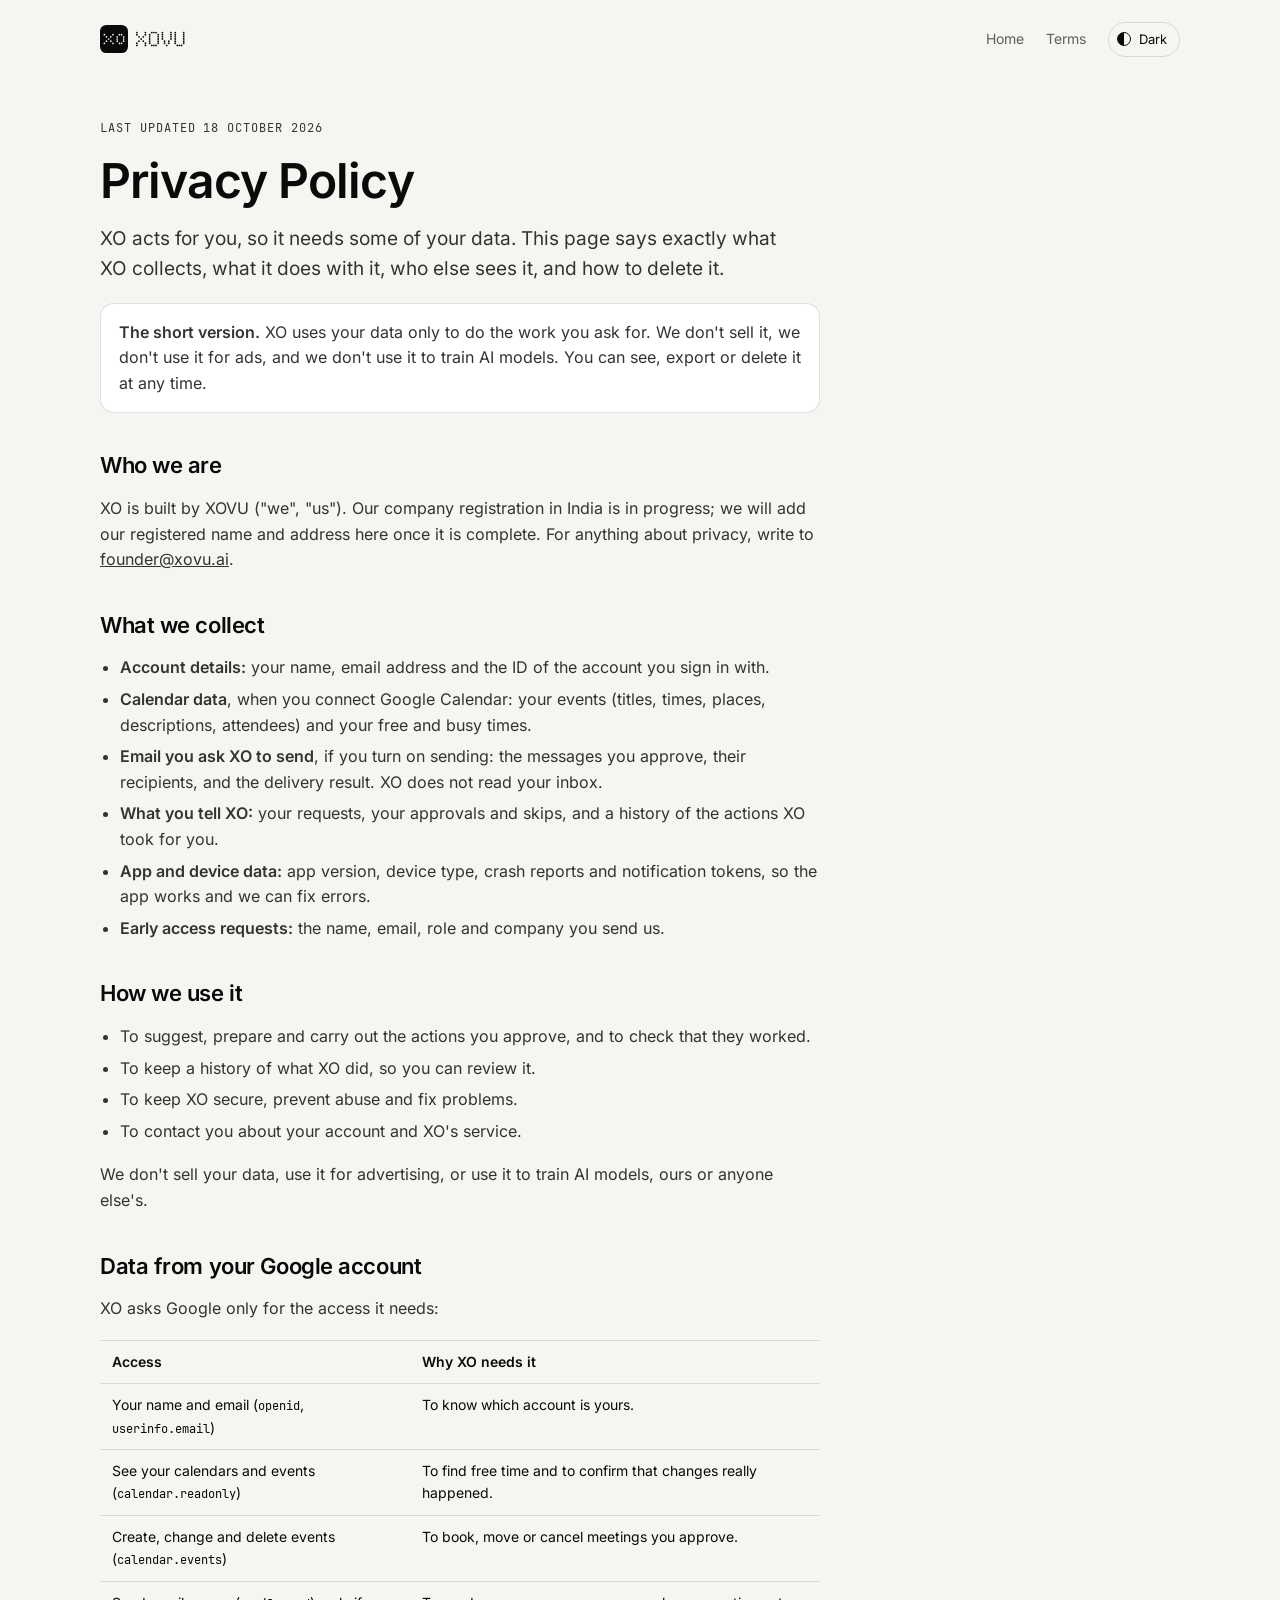
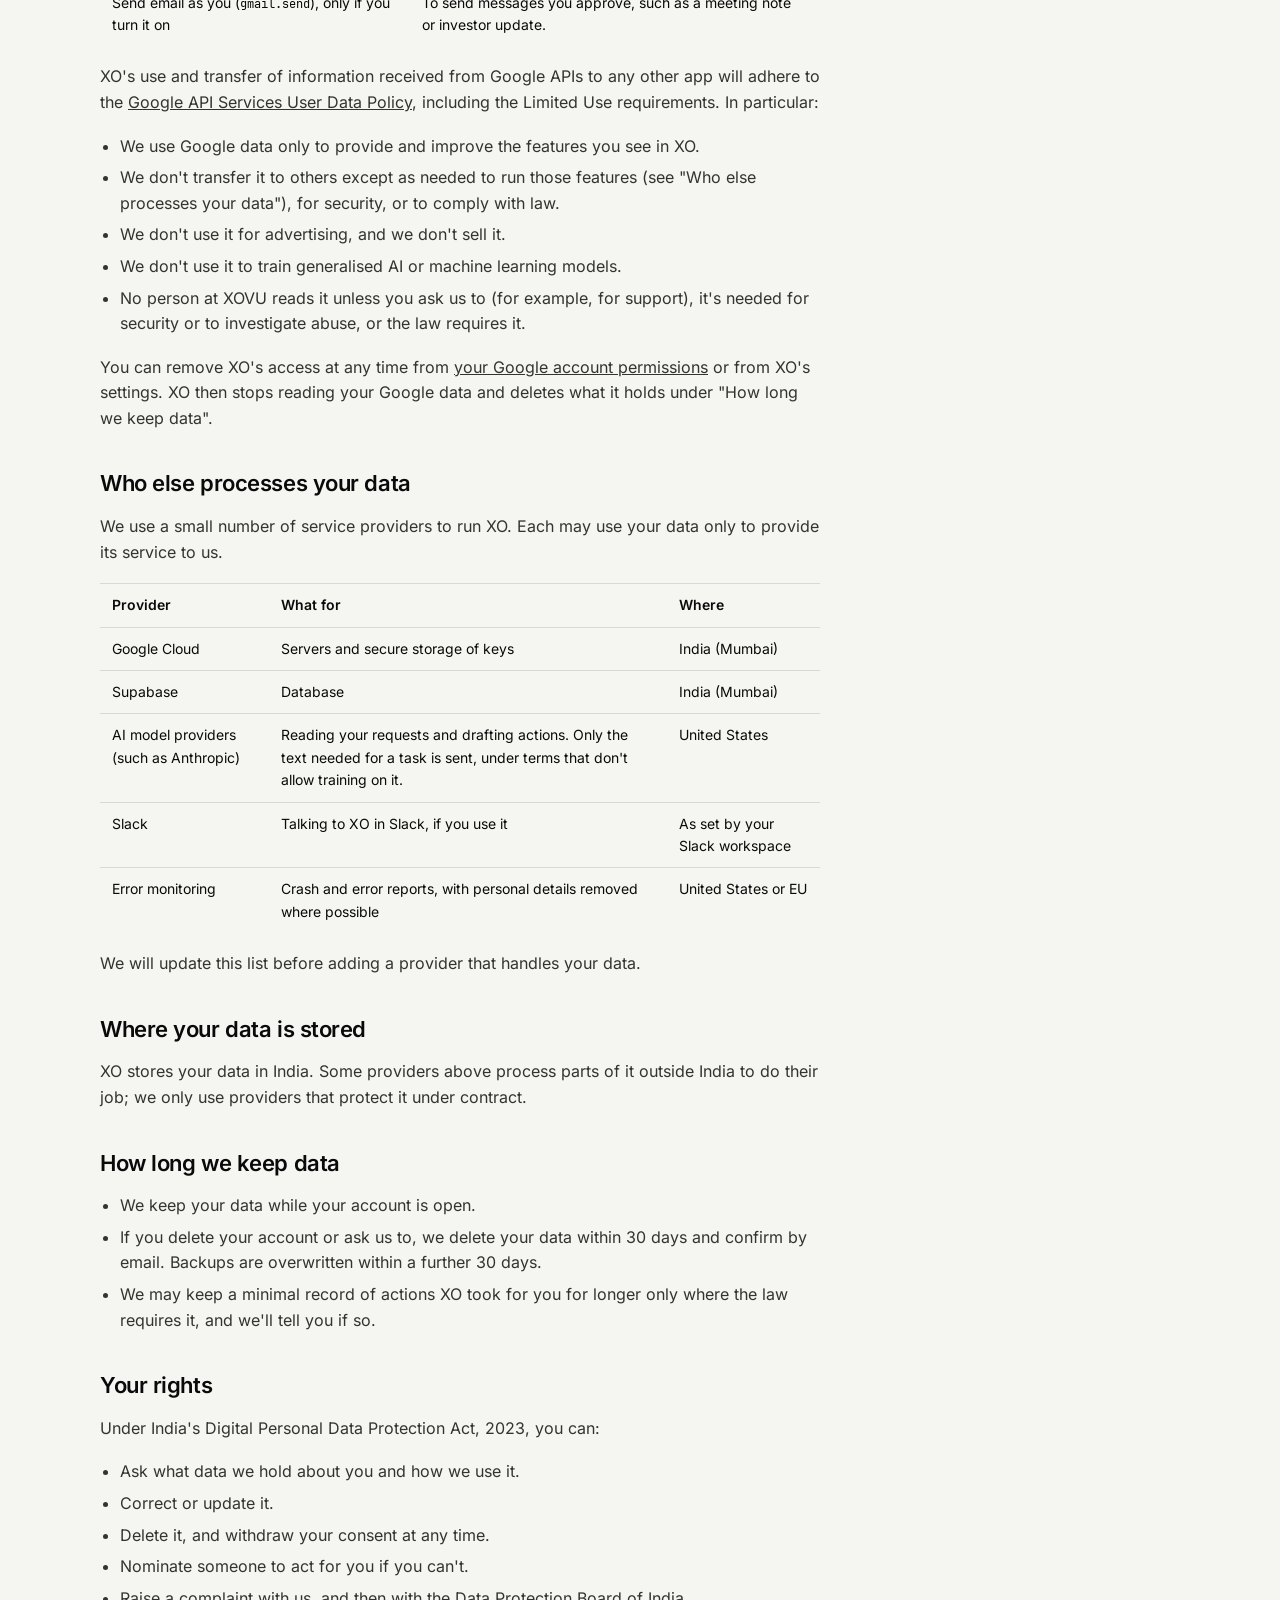
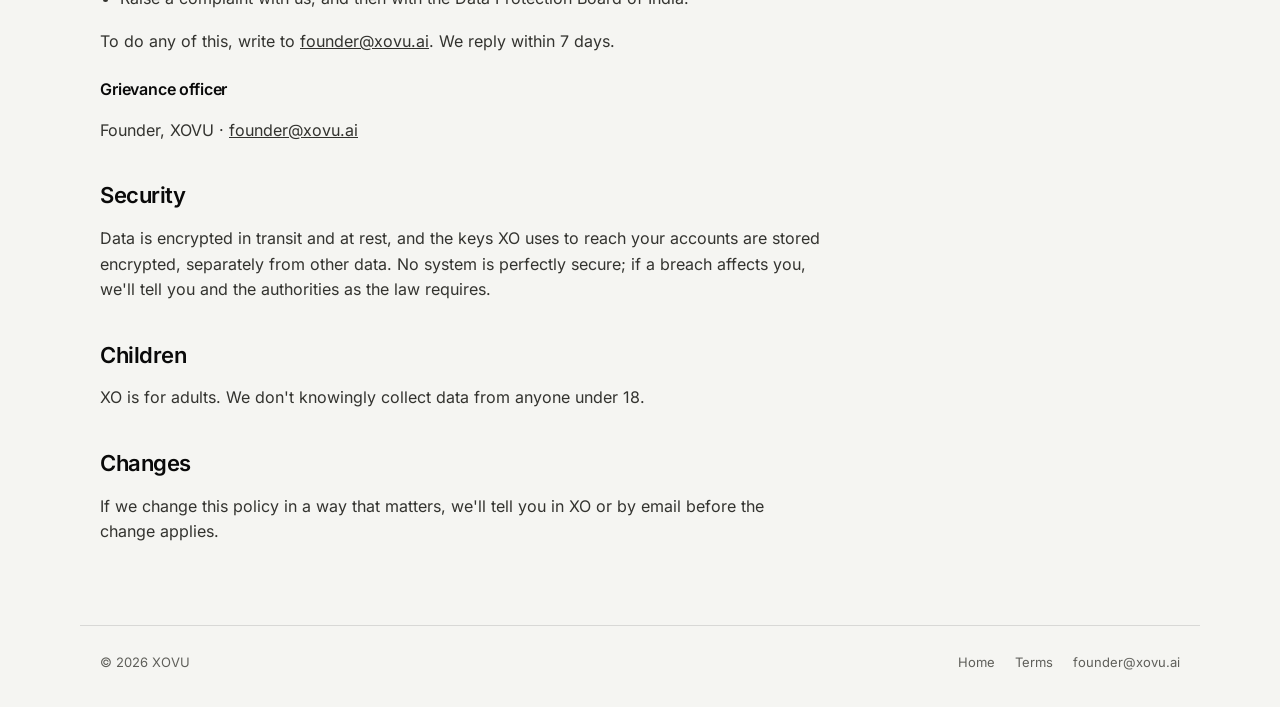
==== privacy.html @ 4e96b74b "Replace stealth page with public site: home, privacy policy, terms Home page describes XO's Calendar" ====
<!DOCTYPE html>
<html lang="en-IN">
<head>
<meta charset="utf-8">
<meta name="viewport" content="width=device-width,initial-scale=1,viewport-fit=cover">
<title>XO Privacy Policy</title>
<meta name="description" content="How XO by XOVU collects, uses, stores and deletes your data, including data from your Google account.">
<link rel="canonical" href="https://xovu.ai/privacy">
<meta name="color-scheme" content="light dark">
<link rel="icon" href="/favicon.svg" type="image/svg+xml">
<link rel="icon" href="/favicon-32.png" sizes="32x32" type="image/png">
<link rel="stylesheet" href="/style.css">
</head>
<body>
<header class="wrap top">
  <a class="logo" href="/" aria-label="XOVU home"></a>
  <nav class="nav" aria-label="Main">
    <a href="/">Home</a>
    <a href="/terms">Terms</a>
    <button class="toggle" id="toggle" type="button"><span class="ic" aria-hidden="true"></span><span id="toggleLabel">Dark</span></button>
  </nav>
</header>

<main class="wrap">
<article class="doc">
  <p class="eyebrow">Last updated 18 October 2026</p>
  <h1>Privacy Policy</h1>
  <p class="lead">XO acts for you, so it needs some of your data. This page says exactly what XO collects, what it does with it, who else sees it, and how to delete it.</p>

  <div class="callout">
    <p><strong>The short version.</strong> XO uses your data only to do the work you ask for. We don't sell it, we don't use it for ads, and we don't use it to train AI models. You can see, export or delete it at any time.</p>
  </div>

  <h2>Who we are</h2>
  <p>XO is built by XOVU ("we", "us"). Our company registration in India is in progress; we will add our registered name and address here once it is complete. For anything about privacy, write to <a href="mailto:founder@xovu.ai">founder@xovu.ai</a>.</p>

  <h2>What we collect</h2>
  <ul>
    <li><strong>Account details:</strong> your name, email address and the ID of the account you sign in with.</li>
    <li><strong>Calendar data</strong>, when you connect Google Calendar: your events (titles, times, places, descriptions, attendees) and your free and busy times.</li>
    <li><strong>Email you ask XO to send</strong>, if you turn on sending: the messages you approve, their recipients, and the delivery result. XO does not read your inbox.</li>
    <li><strong>What you tell XO:</strong> your requests, your approvals and skips, and a history of the actions XO took for you.</li>
    <li><strong>App and device data:</strong> app version, device type, crash reports and notification tokens, so the app works and we can fix errors.</li>
    <li><strong>Early access requests:</strong> the name, email, role and company you send us.</li>
  </ul>

  <h2>How we use it</h2>
  <ul>
    <li>To suggest, prepare and carry out the actions you approve, and to check that they worked.</li>
    <li>To keep a history of what XO did, so you can review it.</li>
    <li>To keep XO secure, prevent abuse and fix problems.</li>
    <li>To contact you about your account and XO's service.</li>
  </ul>
  <p>We don't sell your data, use it for advertising, or use it to train AI models, ours or anyone else's.</p>

  <h2 id="google">Data from your Google account</h2>
  <p>XO asks Google only for the access it needs:</p>
  <div class="scroll">
  <table>
    <thead><tr><th>Access</th><th>Why XO needs it</th></tr></thead>
    <tbody>
      <tr><td>Your name and email (<code>openid</code>, <code>userinfo.email</code>)</td><td>To know which account is yours.</td></tr>
      <tr><td>See your calendars and events (<code>calendar.readonly</code>)</td><td>To find free time and to confirm that changes really happened.</td></tr>
      <tr><td>Create, change and delete events (<code>calendar.events</code>)</td><td>To book, move or cancel meetings you approve.</td></tr>
      <tr><td>Send email as you (<code>gmail.send</code>), only if you turn it on</td><td>To send messages you approve, such as a meeting note or investor update.</td></tr>
    </tbody>
  </table>
  </div>
  <p>XO's use and transfer of information received from Google APIs to any other app will adhere to the <a href="https://developers.google.com/terms/api-services-user-data-policy">Google API Services User Data Policy</a>, including the Limited Use requirements. In particular:</p>
  <ul>
    <li>We use Google data only to provide and improve the features you see in XO.</li>
    <li>We don't transfer it to others except as needed to run those features (see "Who else processes your data"), for security, or to comply with law.</li>
    <li>We don't use it for advertising, and we don't sell it.</li>
    <li>We don't use it to train generalised AI or machine learning models.</li>
    <li>No person at XOVU reads it unless you ask us to (for example, for support), it's needed for security or to investigate abuse, or the law requires it.</li>
  </ul>
  <p>You can remove XO's access at any time from <a href="https://myaccount.google.com/permissions">your Google account permissions</a> or from XO's settings. XO then stops reading your Google data and deletes what it holds under "How long we keep data".</p>

  <h2 id="processors">Who else processes your data</h2>
  <p>We use a small number of service providers to run XO. Each may use your data only to provide its service to us.</p>
  <div class="scroll">
  <table>
    <thead><tr><th>Provider</th><th>What for</th><th>Where</th></tr></thead>
    <tbody>
      <tr><td>Google Cloud</td><td>Servers and secure storage of keys</td><td>India (Mumbai)</td></tr>
      <tr><td>Supabase</td><td>Database</td><td>India (Mumbai)</td></tr>
      <tr><td>AI model providers (such as Anthropic)</td><td>Reading your requests and drafting actions. Only the text needed for a task is sent, under terms that don't allow training on it.</td><td>United States</td></tr>
      <tr><td>Slack</td><td>Talking to XO in Slack, if you use it</td><td>As set by your Slack workspace</td></tr>
      <tr><td>Error monitoring</td><td>Crash and error reports, with personal details removed where possible</td><td>United States or EU</td></tr>
    </tbody>
  </table>
  </div>
  <p>We will update this list before adding a provider that handles your data.</p>

  <h2>Where your data is stored</h2>
  <p>XO stores your data in India. Some providers above process parts of it outside India to do their job; we only use providers that protect it under contract.</p>

  <h2>How long we keep data</h2>
  <ul>
    <li>We keep your data while your account is open.</li>
    <li>If you delete your account or ask us to, we delete your data within 30 days and confirm by email. Backups are overwritten within a further 30 days.</li>
    <li>We may keep a minimal record of actions XO took for you for longer only where the law requires it, and we'll tell you if so.</li>
  </ul>

  <h2>Your rights</h2>
  <p>Under India's Digital Personal Data Protection Act, 2023, you can:</p>
  <ul>
    <li>Ask what data we hold about you and how we use it.</li>
    <li>Correct or update it.</li>
    <li>Delete it, and withdraw your consent at any time.</li>
    <li>Nominate someone to act for you if you can't.</li>
    <li>Raise a complaint with us, and then with the Data Protection Board of India.</li>
  </ul>
  <p>To do any of this, write to <a href="mailto:founder@xovu.ai">founder@xovu.ai</a>. We reply within 7 days.</p>

  <h3>Grievance officer</h3>
  <p>Founder, XOVU · <a href="mailto:founder@xovu.ai">founder@xovu.ai</a></p>

  <h2>Security</h2>
  <p>Data is encrypted in transit and at rest, and the keys XO uses to reach your accounts are stored encrypted, separately from other data. No system is perfectly secure; if a breach affects you, we'll tell you and the authorities as the law requires.</p>

  <h2>Children</h2>
  <p>XO is for adults. We don't knowingly collect data from anyone under 18.</p>

  <h2>Changes</h2>
  <p>If we change this policy in a way that matters, we'll tell you in XO or by email before the change applies.</p>
</article>
</main>

<footer class="wrap foot">
  <span>© 2026 XOVU</span>
  <nav aria-label="Footer"><a href="/">Home</a><a href="/terms">Terms</a><a href="mailto:founder@xovu.ai">founder@xovu.ai</a></nav>
</footer>
<script src="/brand.js"></script>
</body>
</html>
---- style.css ----
/* Layout: one 1120px column, hero with the live XO mark, then plain sections divided by hairlines.
   Brand: XOVU brand kit v1.0 (Ink, Chalk, Paper; Inter for text, JetBrains Mono for system labels). */
@font-face{font-family:"Inter";src:url(/fonts/Inter-Regular.woff2) format("woff2");font-weight:400;font-display:swap}
@font-face{font-family:"Inter";src:url(/fonts/Inter-SemiBold.woff2) format("woff2");font-weight:600;font-display:swap}
@font-face{font-family:"JetBrains Mono";src:url(/fonts/JetBrainsMono-Regular.woff2) format("woff2");font-weight:400;font-display:swap}
:root{
  --bg:#F5F5F2;          /* Chalk */
  --fg:#0A0A0A;          /* Ink */
  --paper:#FFFFFF;       /* raised surfaces */
  --muted:#5F5F5A;
  --lead:#33332F;
  --line:rgba(10,10,10,.12);
  --cell:rgba(10,10,10,.08);
  --ok:#1E6B45;
  --font-text:"Inter","Helvetica Neue",Helvetica,Arial,system-ui,sans-serif;
  --font-mono:"JetBrains Mono",ui-monospace,SFMono-Regular,Menlo,Consolas,monospace;
}
@media (prefers-color-scheme:dark){
  :root:not([data-theme="light"]){
    --bg:#0A0A0A;--fg:#F5F5F2;--paper:#151514;--muted:#9A9A94;--lead:#D2D2CD;
    --line:rgba(245,245,242,.14);--cell:rgba(245,245,242,.12);--ok:#6FCF9B;color-scheme:dark;
  }
}
:root[data-theme="dark"]{
  --bg:#0A0A0A;--fg:#F5F5F2;--paper:#151514;--muted:#9A9A94;--lead:#D2D2CD;
  --line:rgba(245,245,242,.14);--cell:rgba(245,245,242,.12);--ok:#6FCF9B;color-scheme:dark;
}

*{box-sizing:border-box}
body{margin:0;background:var(--bg);color:var(--fg);font-family:var(--font-text);font-size:16px;line-height:1.6;-webkit-font-smoothing:antialiased}
a{color:inherit}
a:focus-visible,button:focus-visible,input:focus-visible,select:focus-visible{outline:2px solid var(--fg);outline-offset:2px}
[hidden]{display:none!important}
.sr{position:absolute;width:1px;height:1px;overflow:hidden;clip:rect(0 0 0 0);white-space:nowrap}

.wrap{max-width:1120px;margin:0 auto;padding-left:max(20px,env(safe-area-inset-left,0px));padding-right:max(20px,env(safe-area-inset-right,0px))}

/* header */
.top{display:flex;align-items:center;justify-content:space-between;gap:16px;padding-block:22px}
.logo{display:block;text-decoration:none}
.logo svg{height:28px;width:auto;display:block}
.nav{display:flex;align-items:center;gap:22px;font-size:14px}
.nav a{text-decoration:none;color:var(--muted)}
.nav a:hover{color:var(--fg)}
.toggle{font:inherit;font-size:13px;display:inline-flex;align-items:center;gap:8px;padding:6px 12px 6px 8px;border-radius:99px;border:1px solid var(--line);background:transparent;color:var(--fg);cursor:pointer}
.toggle .ic{width:14px;height:14px;border-radius:50%;border:1.5px solid currentColor;background:linear-gradient(90deg,currentColor 50%,transparent 50%)}
.btn{font:inherit;font-size:14px;font-weight:600;display:inline-flex;align-items:center;justify-content:center;gap:8px;border:1px solid var(--fg);background:var(--fg);color:var(--bg);padding:11px 20px;border-radius:99px;cursor:pointer;text-decoration:none;white-space:nowrap}
.btn:hover{opacity:.88}
.btn.ghost{background:transparent;color:var(--fg);border-color:var(--line)}
.btn.ghost:hover{border-color:var(--fg);opacity:1}

/* type */
.eyebrow{font-family:var(--font-mono);font-size:12px;letter-spacing:.08em;text-transform:uppercase;color:var(--muted);margin:0}
h1,h2,h3{margin:0;text-wrap:balance;letter-spacing:-.02em}
h1{font-size:clamp(38px,5.6vw,68px);line-height:1.04;font-weight:600}
h2{font-size:clamp(28px,3.4vw,40px);line-height:1.12;font-weight:600}
h3{font-size:18px;line-height:1.3;font-weight:600;letter-spacing:-.01em}
p{margin:0}
.lead{font-size:clamp(17px,1.6vw,19px);color:var(--lead);max-width:36em}

/* hero */
.hero{display:grid;grid-template-columns:minmax(0,1.05fr) minmax(0,.95fr);gap:56px;align-items:center;padding-block:56px 72px}
.hero-copy{display:flex;flex-direction:column;gap:22px;min-width:0}
.hero-actions{display:flex;flex-wrap:wrap;gap:10px;margin-top:6px}
#mark{width:100%;max-width:520px;justify-self:end;color:var(--fg)}
#mark svg{width:100%;height:auto;display:block}

/* sections */
.section{border-top:1px solid var(--line);padding-block:72px}
.section-head{display:flex;flex-direction:column;gap:14px;max-width:44em;margin-bottom:40px}

/* product demo */
.demo{display:grid;grid-template-columns:minmax(0,1.3fr) minmax(0,1fr);gap:20px;align-items:start}
.panel{background:var(--paper);border:1px solid var(--line);border-radius:18px;padding:22px;min-width:0}
.panel-head{display:flex;justify-content:space-between;align-items:baseline;gap:12px;margin-bottom:14px}
.panel-head strong{font-size:15px}
.mono{font-family:var(--font-mono);font-size:12px;color:var(--muted)}
.item{display:grid;grid-template-columns:minmax(0,1fr) auto;gap:10px 16px;align-items:center;padding-block:14px;border-top:1px solid var(--line)}
.item p{font-size:15px;line-height:1.45}
.item .why{grid-column:1/-1;margin-top:-4px}
.chips{display:flex;gap:6px}
.chip{font-size:12.5px;font-weight:600;padding:5px 11px;border-radius:99px;border:1px solid var(--line);background:transparent;color:var(--fg);cursor:pointer;font-family:inherit}
.chip.yes{background:var(--fg);color:var(--bg);border-color:var(--fg)}
.chip[aria-pressed="true"]{opacity:.45}
.receipt{display:flex;flex-direction:column;gap:12px}
.receipt dl{margin:0;display:grid;grid-template-columns:auto minmax(0,1fr);gap:8px 14px;font-size:14px}
.receipt dt{color:var(--muted)}
.receipt dd{margin:0}
.status{display:inline-flex;align-items:center;gap:8px;font-weight:600;font-size:14px;color:var(--ok)}
.status::before{content:"";width:8px;height:8px;border-radius:50%;background:currentColor}
.note{font-size:13px;color:var(--muted)}

/* grids */
.grid3{display:grid;grid-template-columns:repeat(3,minmax(0,1fr));gap:36px 32px}
.grid2{display:grid;grid-template-columns:repeat(2,minmax(0,1fr));gap:36px 40px}
.feature{display:flex;flex-direction:column;gap:8px;min-width:0}
.feature p{color:var(--lead);font-size:15px}
.tag{align-self:flex-start;font-family:var(--font-mono);font-size:11px;letter-spacing:.06em;text-transform:uppercase;border:1px solid var(--line);border-radius:99px;padding:2px 9px;color:var(--muted)}
.tag.first{color:var(--fg);border-color:var(--fg)}

/* guarantee band */
.band{display:grid;grid-template-columns:minmax(0,1fr) minmax(0,1fr);gap:40px;align-items:center}

/* early access */
.form{display:grid;grid-template-columns:repeat(2,minmax(0,1fr));gap:12px;max-width:640px}
.form label{display:flex;flex-direction:column;gap:6px;font-size:13px;color:var(--muted)}
.form .full{grid-column:1/-1}
.form input,.form select{font:inherit;font-size:15px;padding:12px 14px;border-radius:12px;border:1px solid var(--line);background:var(--paper);color:var(--fg);width:100%}
#msg{min-height:22px;font-size:14px;color:var(--lead)}

/* legal pages */
.doc{max-width:720px;padding-block:40px 80px;display:flex;flex-direction:column;gap:18px}
.doc h1{font-size:clamp(34px,4.6vw,48px)}
.doc h2{font-size:22px;margin-top:22px}
.doc h3{font-size:16px;margin-top:6px}
.doc p,.doc li{color:var(--lead)}
.doc ul{margin:0;padding-left:20px;display:flex;flex-direction:column;gap:6px}
.doc table{border-collapse:collapse;width:100%;font-size:14px}
.doc th,.doc td{text-align:left;vertical-align:top;padding:10px 12px;border-top:1px solid var(--line)}
.doc th{font-weight:600}
.scroll{overflow-x:auto}
.callout{border:1px solid var(--line);background:var(--paper);border-radius:14px;padding:16px 18px}
code{font-family:var(--font-mono);font-size:.88em}

/* footer */
.foot{border-top:1px solid var(--line);padding-block:26px 34px;display:flex;justify-content:space-between;flex-wrap:wrap;gap:14px;font-size:13px;color:var(--muted)}
.foot nav{display:flex;gap:20px;flex-wrap:wrap}
.foot a{text-decoration:none}
.foot a:hover{color:var(--fg)}

@media (max-width:900px){
  .hero{grid-template-columns:1fr;gap:36px;padding-block:32px 56px}
  #mark{justify-self:start;max-width:360px;order:-1}
  .demo,.band,.grid2{grid-template-columns:1fr}
  .grid3{grid-template-columns:repeat(2,minmax(0,1fr))}
}
@media (max-width:620px){
  .nav .hide-sm{display:none}
  .grid3,.form{grid-template-columns:1fr}
  .section{padding-block:56px}
  .item{grid-template-columns:1fr}
}
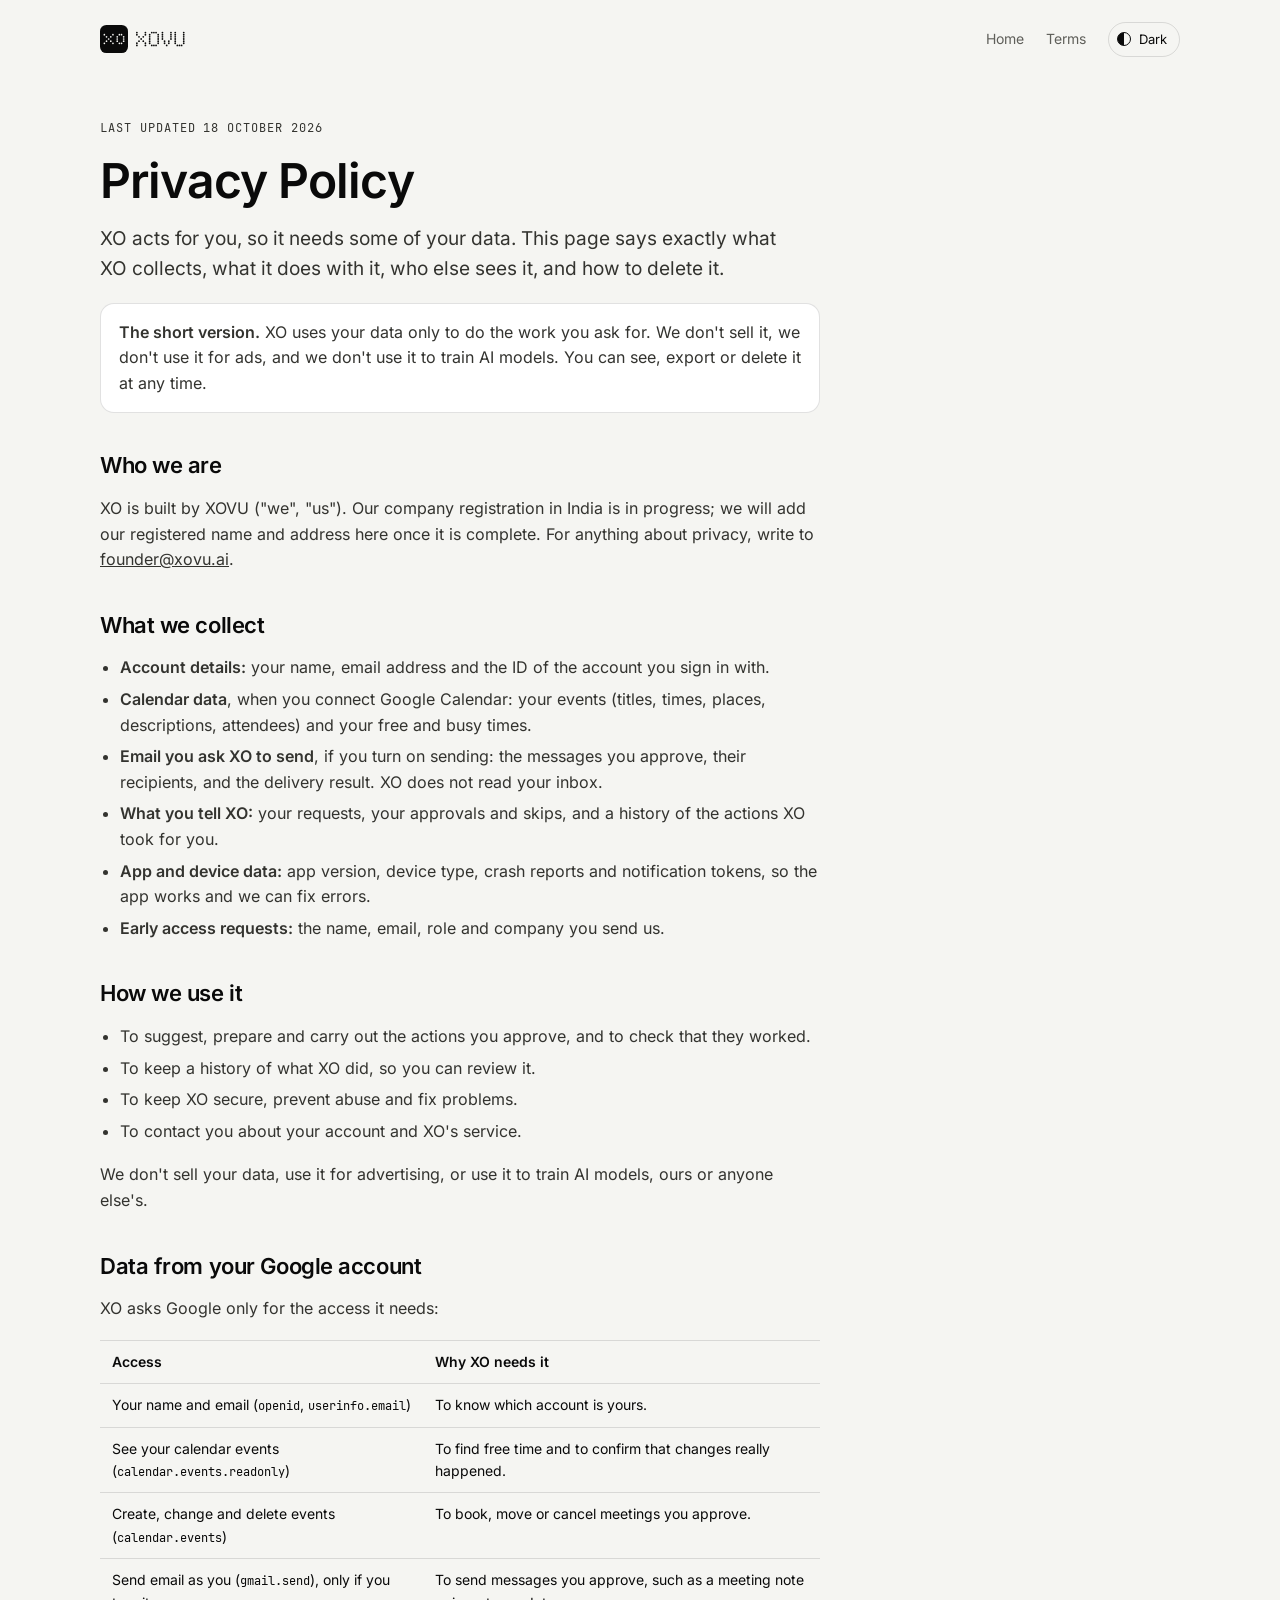
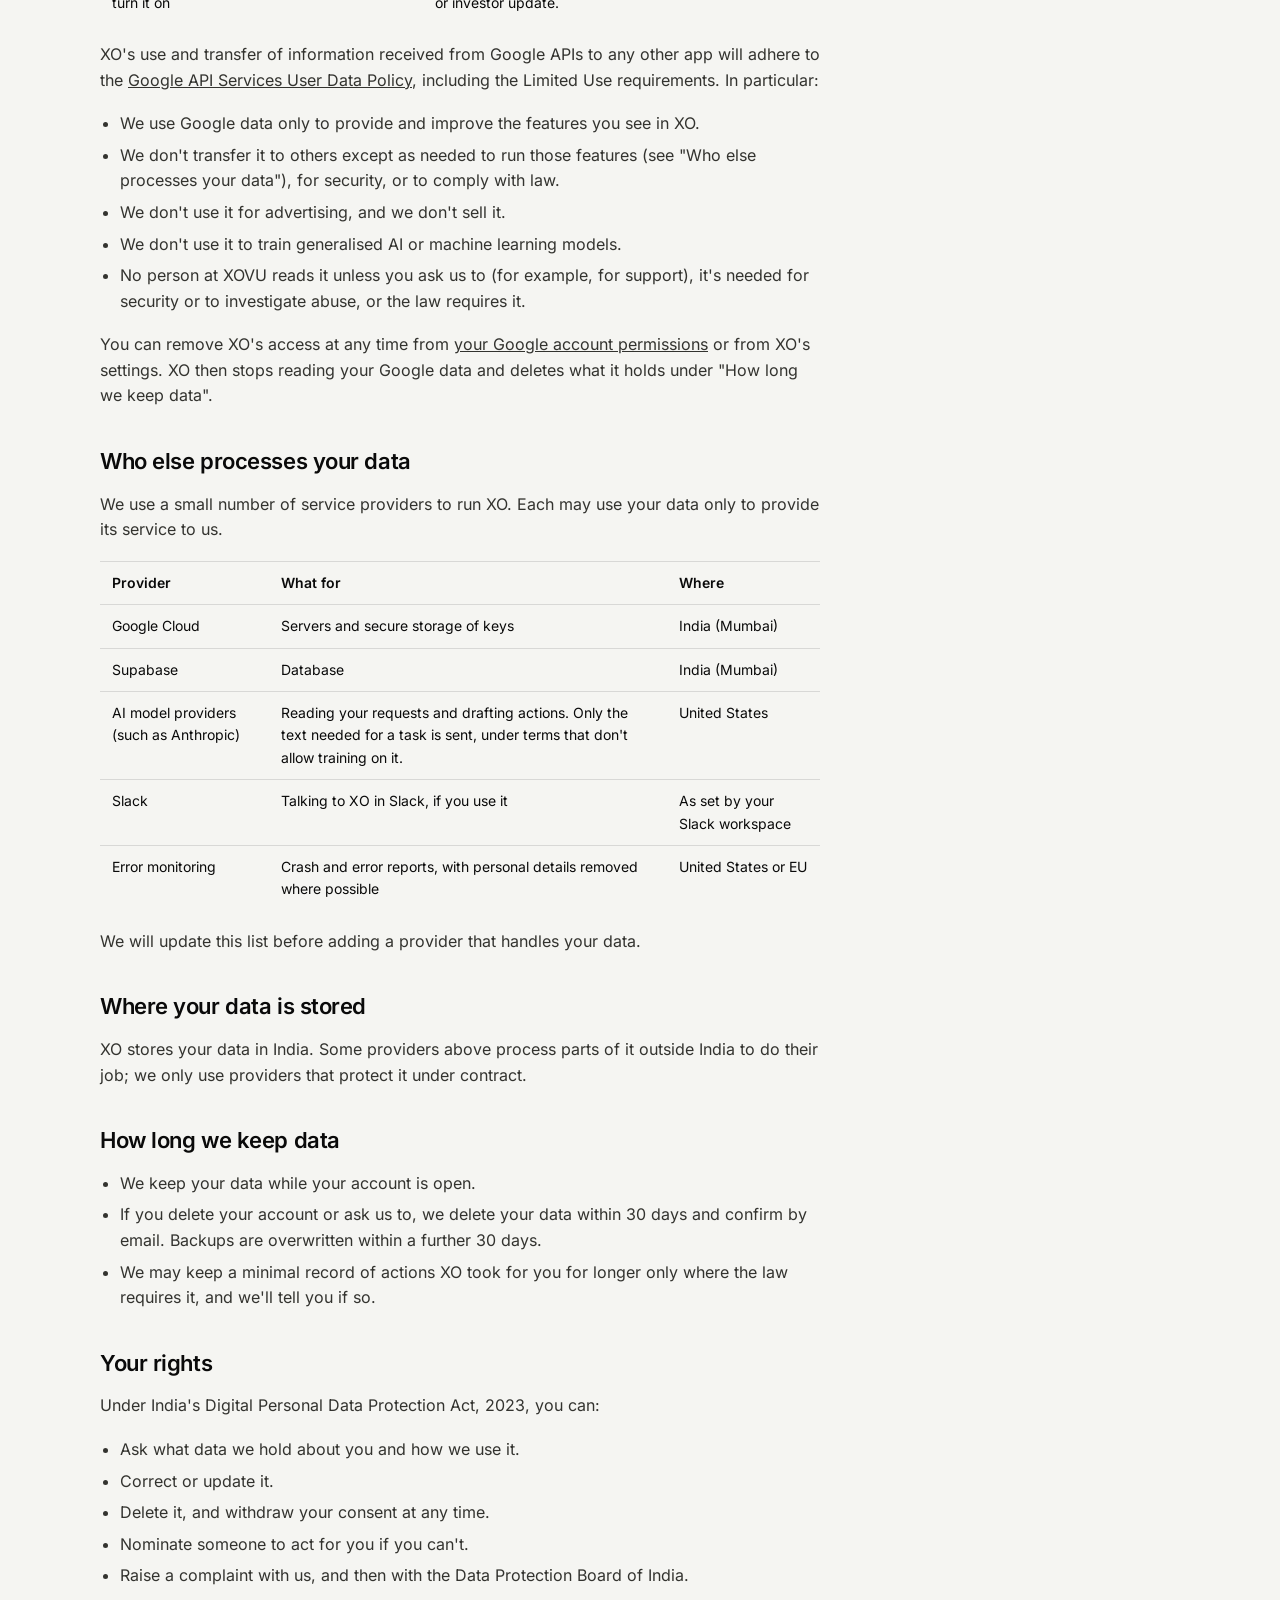
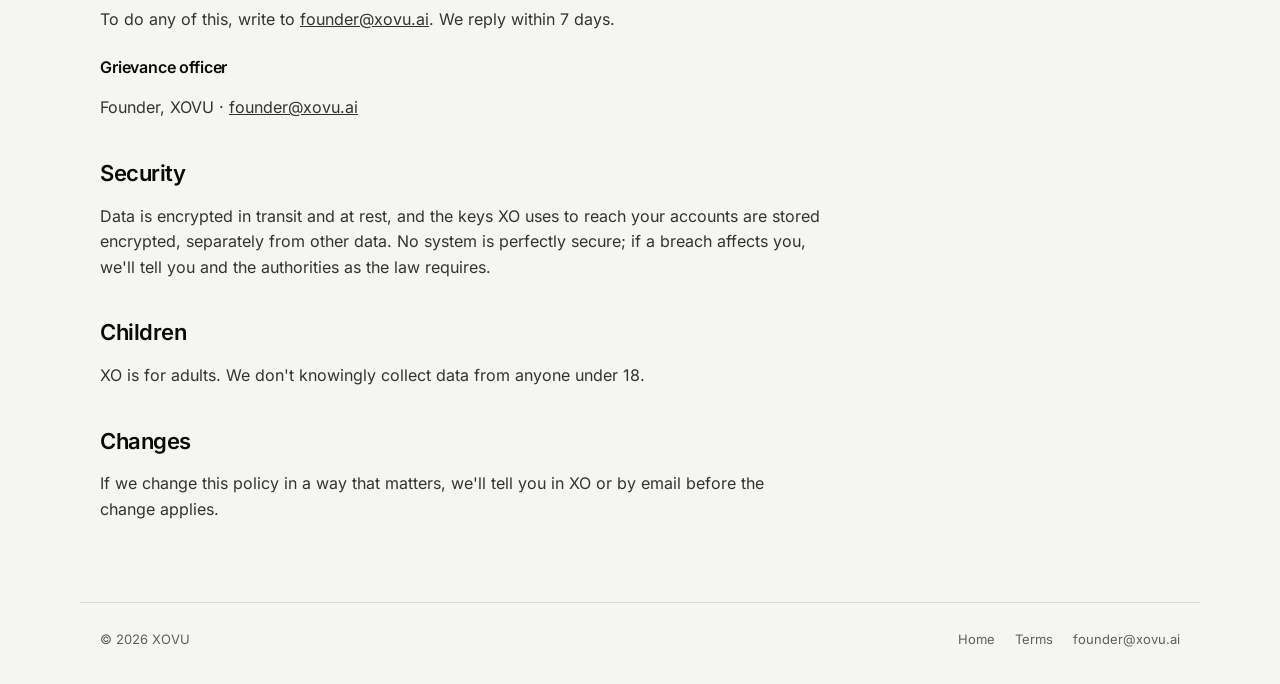
==== commit 21fac864: "Privacy: list calendar.events.readonly, the scope XO actually requests Co-Authored-By: Claude Opus 5" ====
--- a/privacy.html
+++ b/privacy.html
@@ -60,7 +60,7 @@
     <thead><tr><th>Access</th><th>Why XO needs it</th></tr></thead>
     <tbody>
       <tr><td>Your name and email (<code>openid</code>, <code>userinfo.email</code>)</td><td>To know which account is yours.</td></tr>
-      <tr><td>See your calendars and events (<code>calendar.readonly</code>)</td><td>To find free time and to confirm that changes really happened.</td></tr>
+      <tr><td>See your calendar events (<code>calendar.events.readonly</code>)</td><td>To find free time and to confirm that changes really happened.</td></tr>
       <tr><td>Create, change and delete events (<code>calendar.events</code>)</td><td>To book, move or cancel meetings you approve.</td></tr>
       <tr><td>Send email as you (<code>gmail.send</code>), only if you turn it on</td><td>To send messages you approve, such as a meeting note or investor update.</td></tr>
     </tbody>
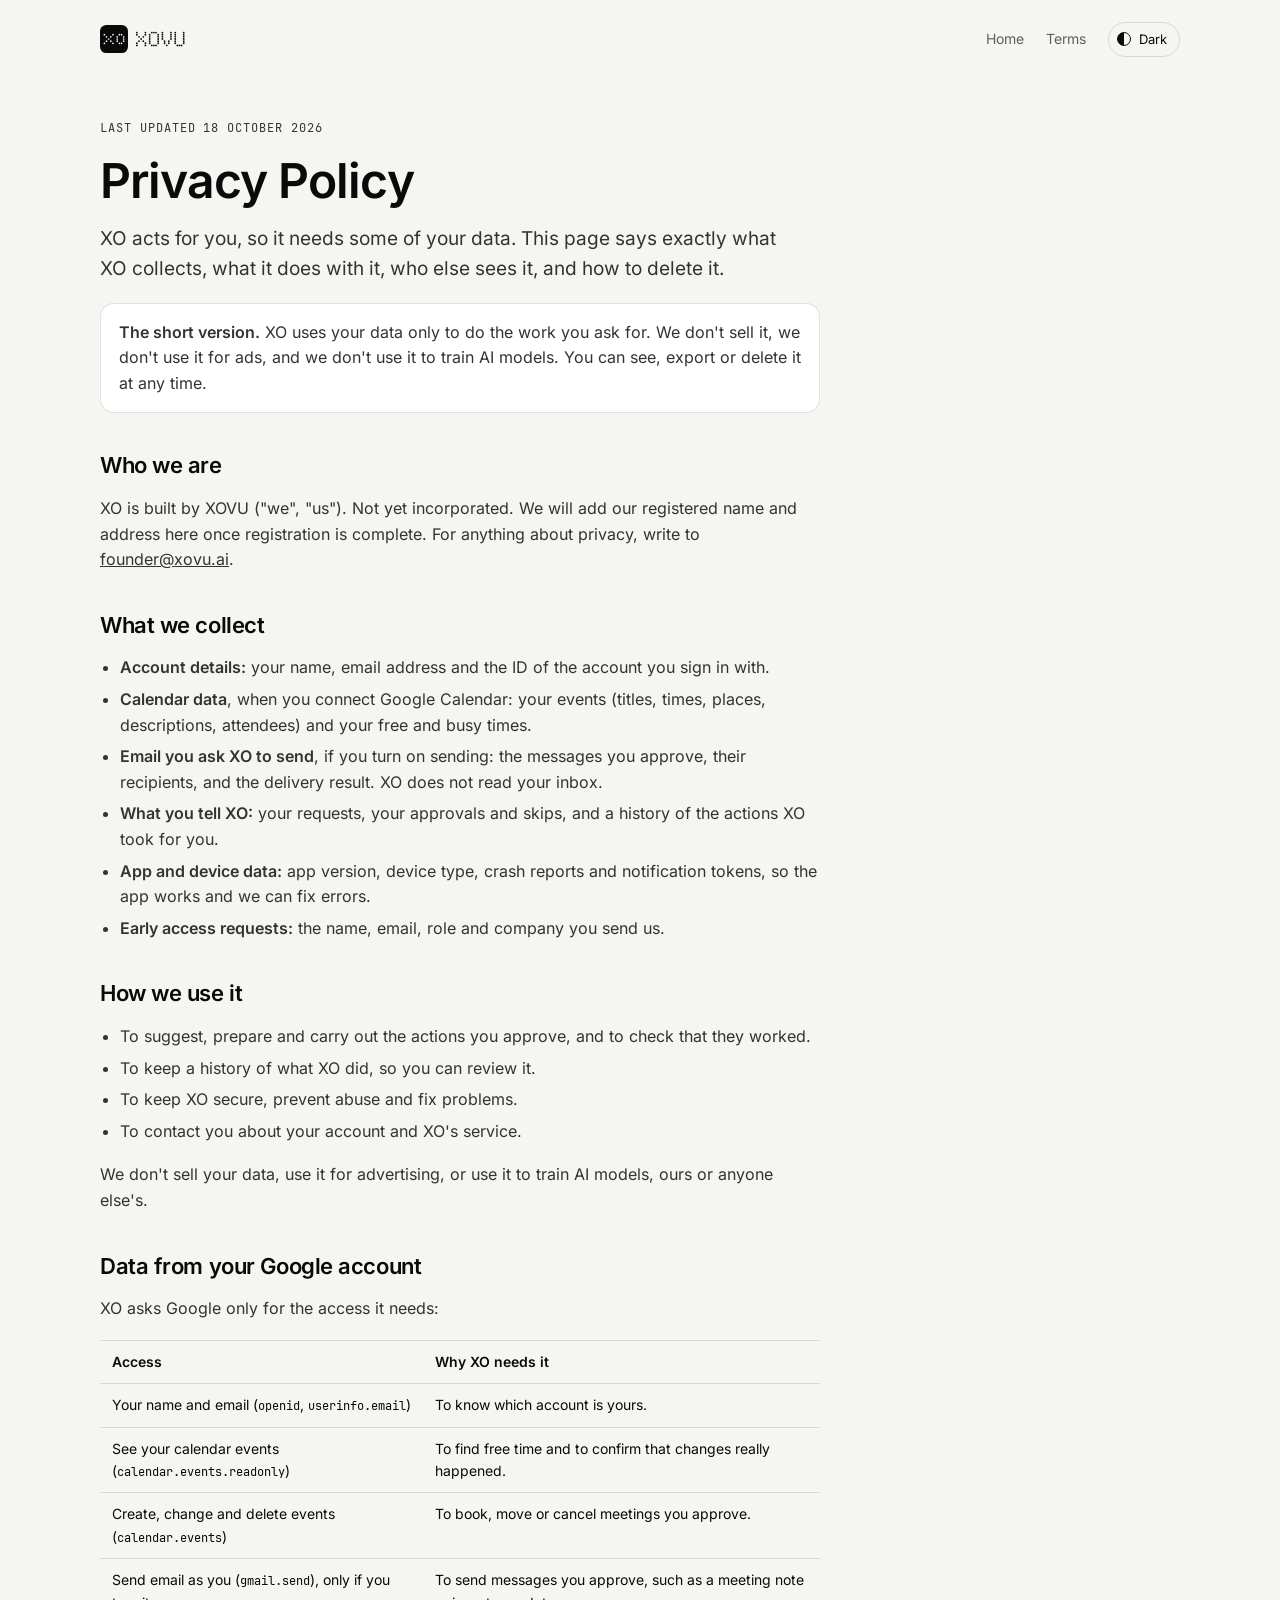
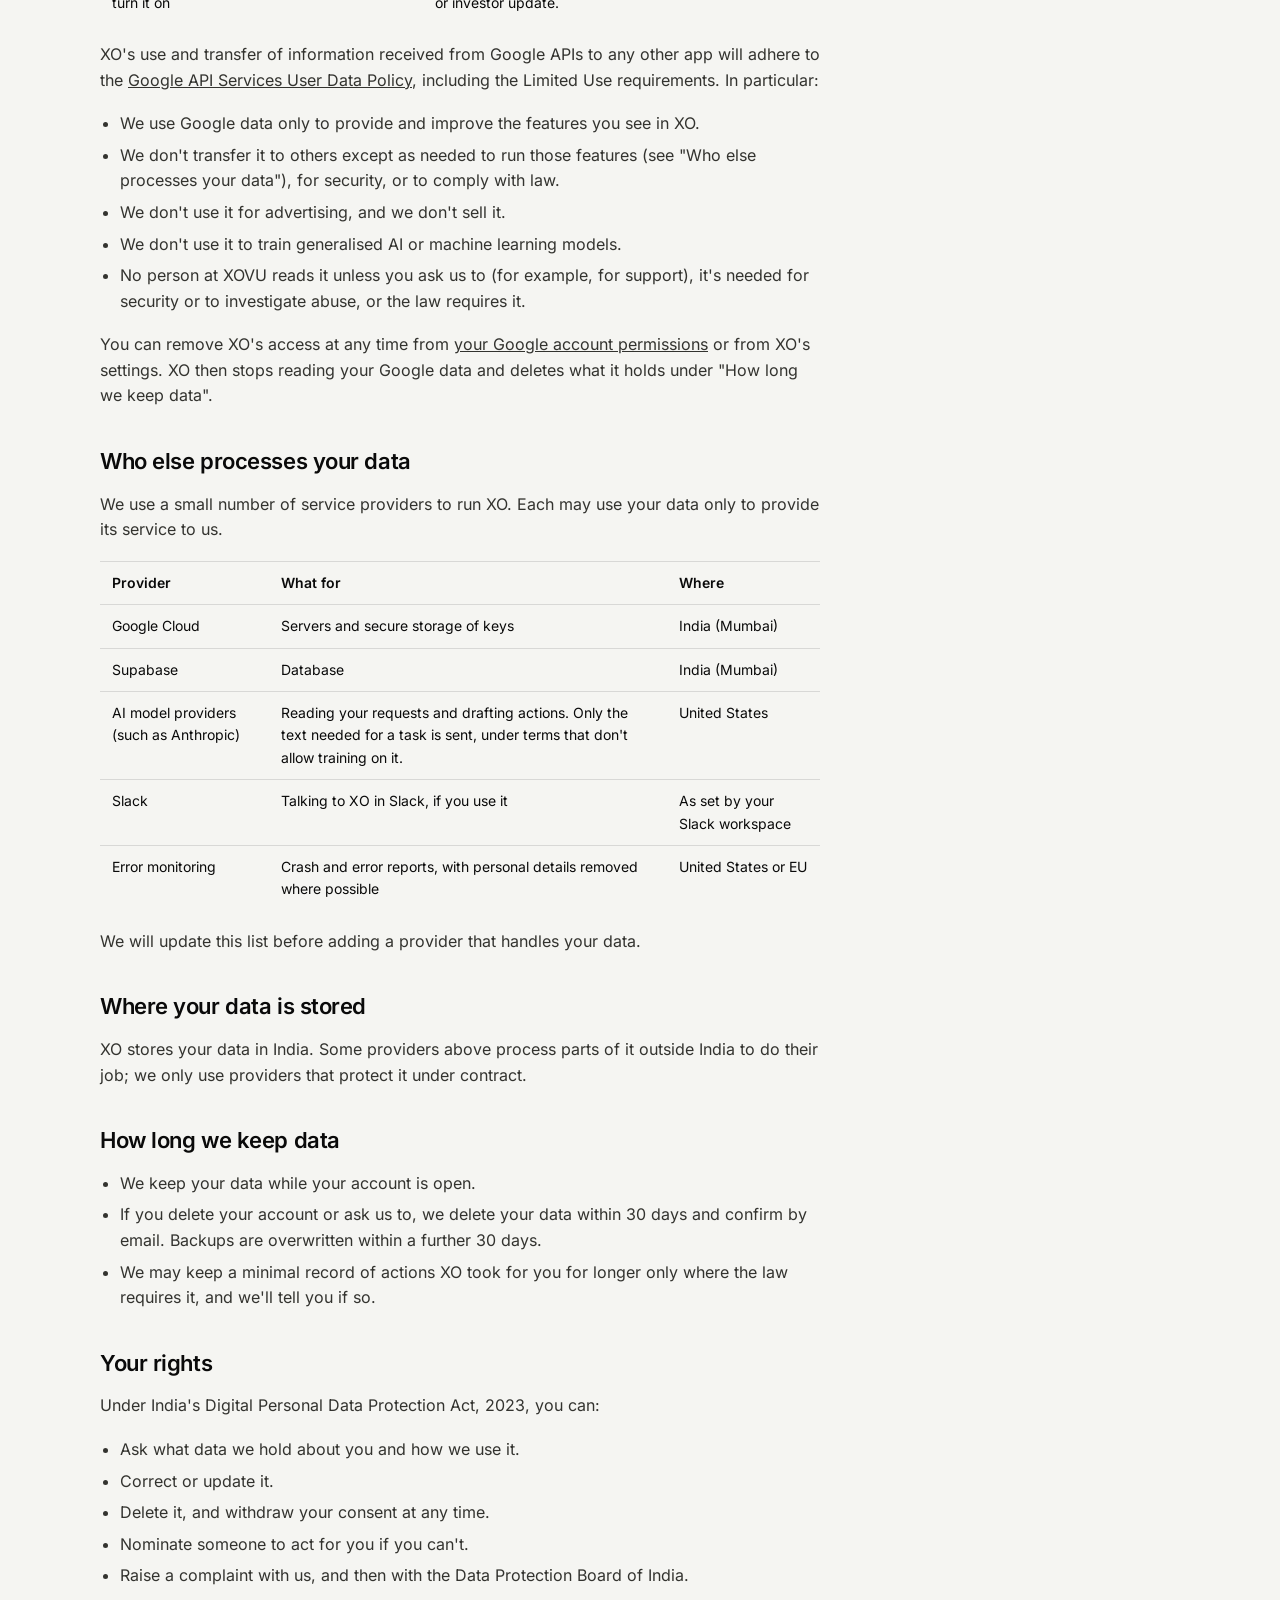
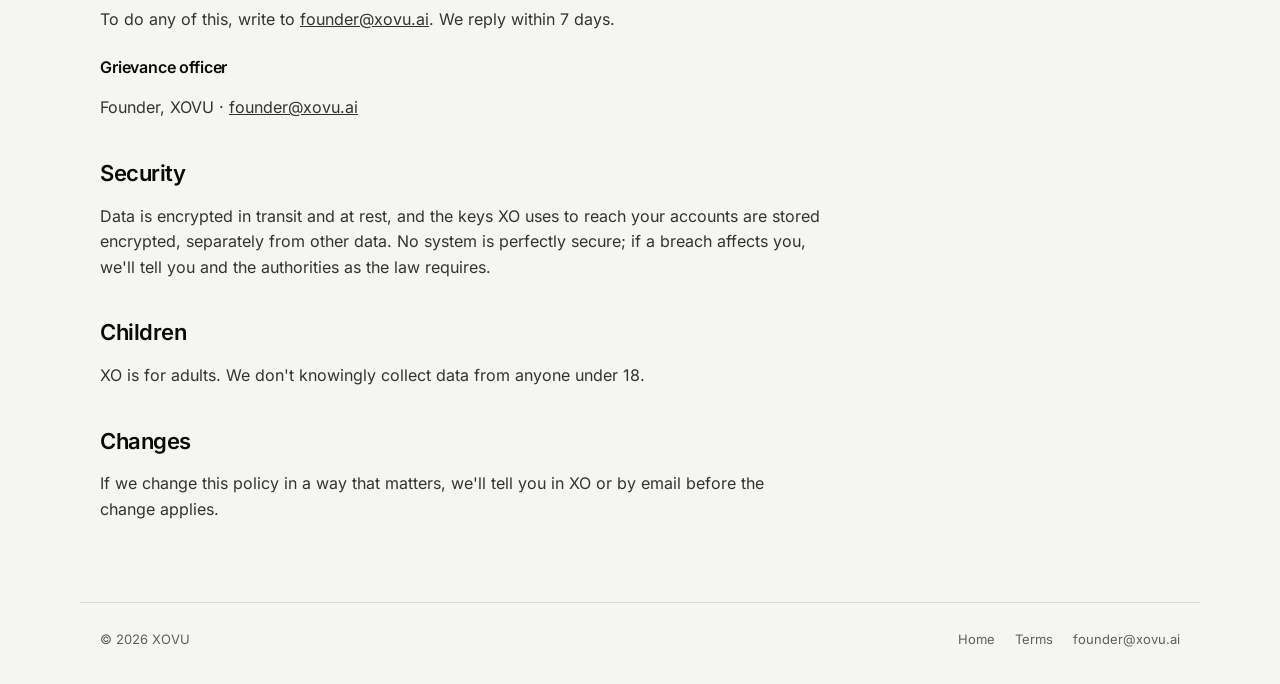
==== commit 6c935df9: "Point early-access copy at the US and fix registration wording Early access and the request form now" ====
--- a/privacy.html
+++ b/privacy.html
@@ -32,7 +32,7 @@
   </div>
 
   <h2>Who we are</h2>
-  <p>XO is built by XOVU ("we", "us"). Our company registration in India is in progress; we will add our registered name and address here once it is complete. For anything about privacy, write to <a href="mailto:founder@xovu.ai">founder@xovu.ai</a>.</p>
+  <p>XO is built by XOVU ("we", "us"). Not yet incorporated. We will add our registered name and address here once registration is complete. For anything about privacy, write to <a href="mailto:founder@xovu.ai">founder@xovu.ai</a>.</p>
 
   <h2>What we collect</h2>
   <ul>
